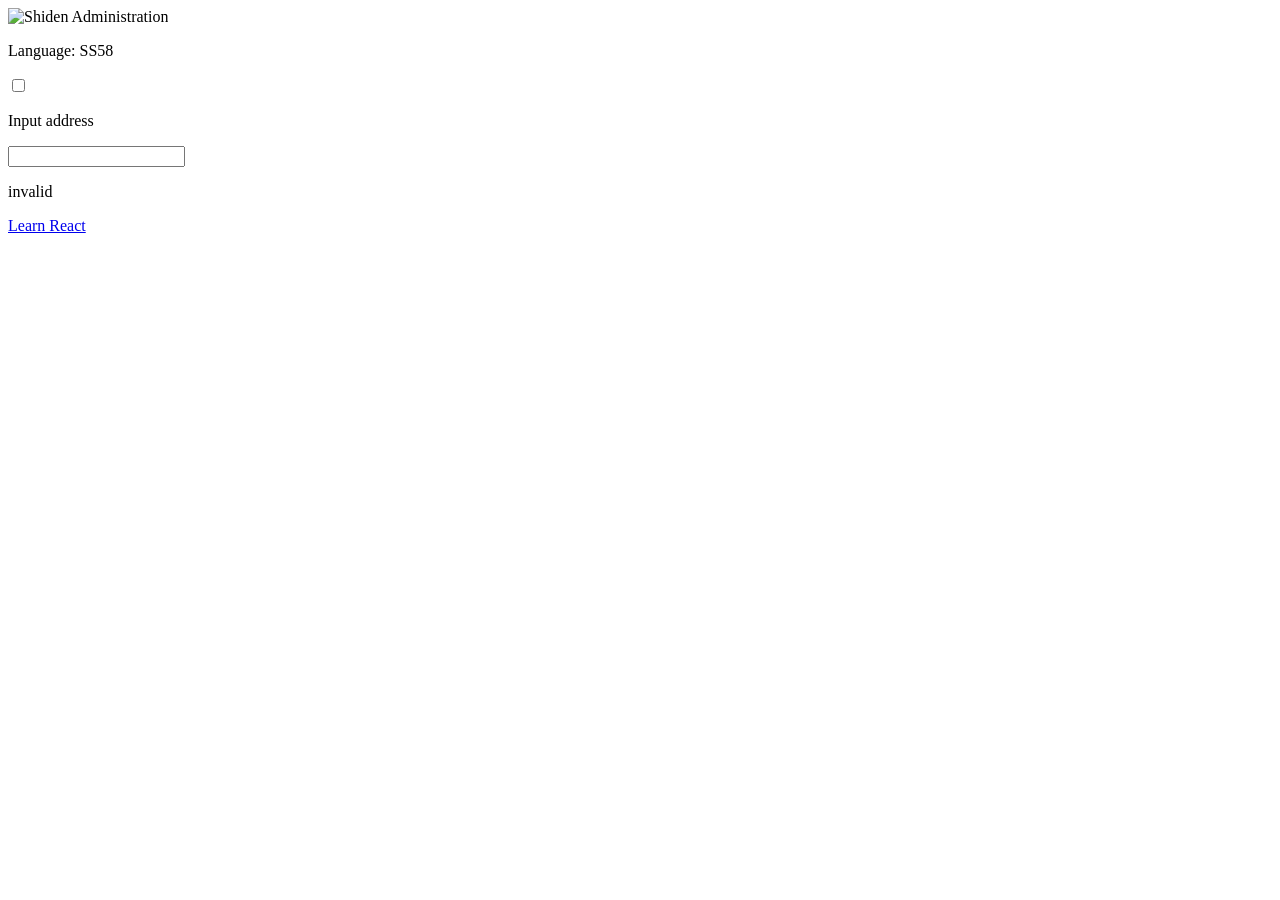
==== translator.html @ de4351d7 "Add files via upload" ====
<!DOCTYPE html>
<html lang="en"><link type="text/css" rel="stylesheet" id="dark-mode-custom-link"><link type="text/css" rel="stylesheet" id="dark-mode-general-link"><style type="text/css" id="dark-mode-custom-style" lang="en"></style><style type="text/css" id="dark-mode-native-style" lang="en"></style><head>
<meta http-equiv="content-type" content="text/html; charset=UTF-8"><meta charset="utf-8"><link rel="icon" href=""><!-- base href="https://polkatools.hoonkim.me/" --><meta name="viewport" content="width=device-width,initial-scale=1"><meta name="theme-color" content="#000000"><meta name="description" content="Web site created using create-react-app"><link rel="apple-touch-icon" href="https://joeshiden.info/assets/images/joelogo.png"><link rel="manifest" href="https://polkatools.hoonkim.me/manifest.json"><title>Substrate EVM Address Converter</title><link href="assets/main.css" rel="stylesheet"></head><body><noscript>You need to enable JavaScript to run this app.</noscript><div id="root"><div class="App"><header class="App-header"><img src="assets/logo.svg" class="App-logo" alt="Shiden Administration"><p>Language: SS58</p><label class="switch"><input type="checkbox"><span class="slider round"></span></label><p>Input address</p><input type="text"><p></p><p>invalid</p><a class="App-link" href="https://reactjs.org/" target="_blank" rel="noopener noreferrer">Learn React</a></header>



</div></div><script>!function(e){function r(r){for(var n,a,l=r[0],f=r[1],i=r[2],p=0,s=[];p<l.length;p++)a=l[p],Object.prototype.hasOwnProperty.call(o,a)&&o[a]&&s.push(o[a][0]),o[a]=0;for(n in f)Object.prototype.hasOwnProperty.call(f,n)&&(e[n]=f[n]);for(c&&c(r);s.length;)s.shift()();return u.push.apply(u,i||[]),t()}function t(){for(var e,r=0;r<u.length;r++){for(var t=u[r],n=!0,l=1;l<t.length;l++){var f=t[l];0!==o[f]&&(n=!1)}n&&(u.splice(r--,1),e=a(a.s=t[0]))}return e}var n={},o={1:0},u=[];function a(r){if(n[r])return n[r].exports;var t=n[r]={i:r,l:!1,exports:{}};return e[r].call(t.exports,t,t.exports,a),t.l=!0,t.exports}a.m=e,a.c=n,a.d=function(e,r,t){a.o(e,r)||Object.defineProperty(e,r,{enumerable:!0,get:t})},a.r=function(e){"undefined"!=typeof Symbol&&Symbol.toStringTag&&Object.defineProperty(e,Symbol.toStringTag,{value:"Module"}),Object.defineProperty(e,"__esModule",{value:!0})},a.t=function(e,r){if(1&r&&(e=a(e)),8&r)return e;if(4&r&&"object"==typeof e&&e&&e.__esModule)return e;var t=Object.create(null);if(a.r(t),Object.defineProperty(t,"default",{enumerable:!0,value:e}),2&r&&"string"!=typeof e)for(var n in e)a.d(t,n,function(r){return e[r]}.bind(null,n));return t},a.n=function(e){var r=e&&e.__esModule?function(){return e.default}:function(){return e};return a.d(r,"a",r),r},a.o=function(e,r){return Object.prototype.hasOwnProperty.call(e,r)},a.p="/";var l=this["webpackJsonpevm-substrate-address-converter"]=this["webpackJsonpevm-substrate-address-converter"]||[],f=l.push.bind(l);l.push=r,l=l.slice();for(var i=0;i<l.length;i++)r(l[i]);var c=f;t()}([])</script><script src="assets/2.js"></script><script src="assets/main.js"></script>



</body></html>
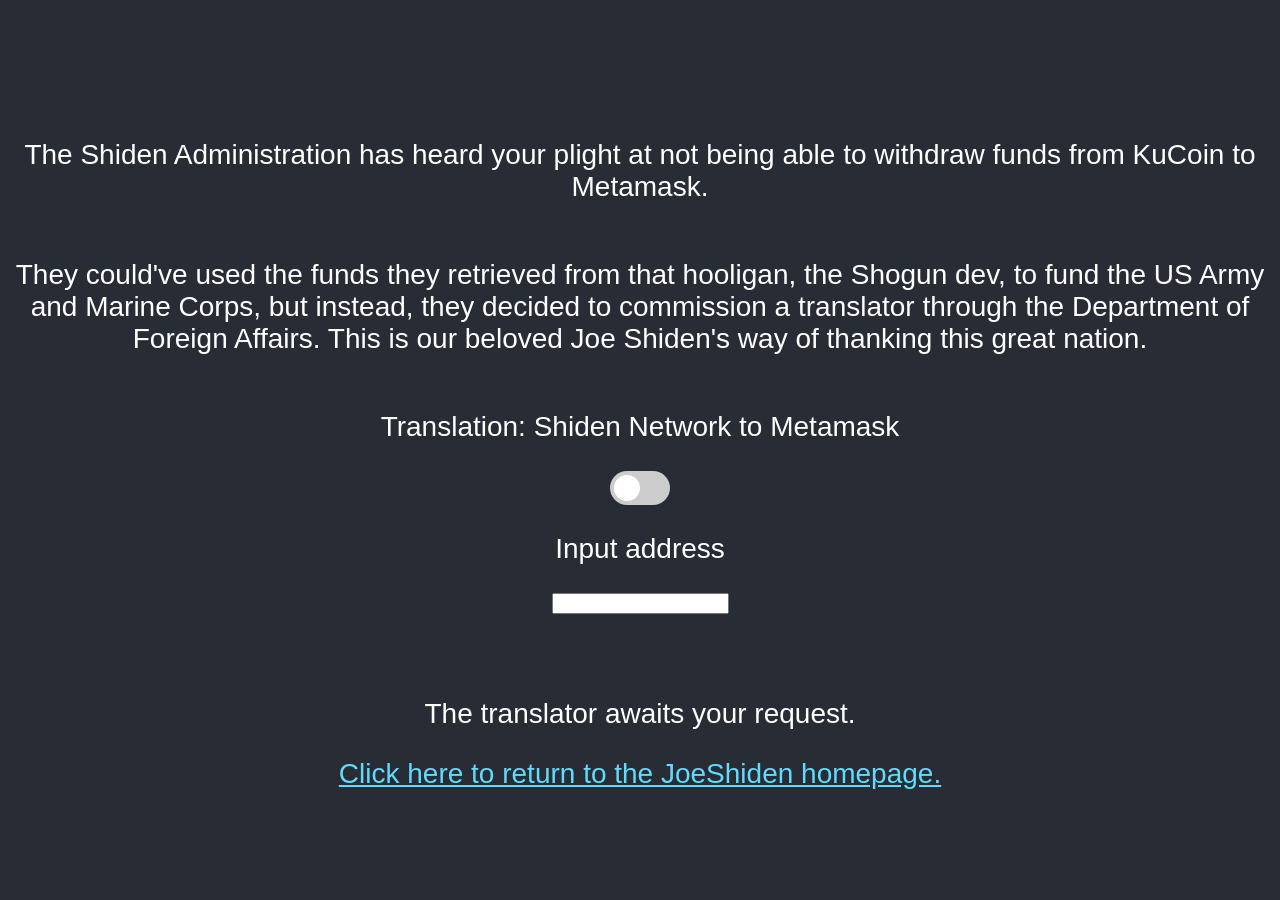
==== commit aef8ba62: "Add files via upload" ====
--- a/translator.html
+++ b/translator.html
@@ -1,11 +1,11 @@
 <!DOCTYPE html>
 <html lang="en"><link type="text/css" rel="stylesheet" id="dark-mode-custom-link"><link type="text/css" rel="stylesheet" id="dark-mode-general-link"><style type="text/css" id="dark-mode-custom-style" lang="en"></style><style type="text/css" id="dark-mode-native-style" lang="en"></style><head>
-<meta http-equiv="content-type" content="text/html; charset=UTF-8"><meta charset="utf-8"><link rel="icon" href=""><!-- base href="https://polkatools.hoonkim.me/" --><meta name="viewport" content="width=device-width,initial-scale=1"><meta name="theme-color" content="#000000"><meta name="description" content="Web site created using create-react-app"><link rel="apple-touch-icon" href="https://joeshiden.info/assets/images/joelogo.png"><link rel="manifest" href="https://polkatools.hoonkim.me/manifest.json"><title>Substrate EVM Address Converter</title><link href="assets/main.css" rel="stylesheet"></head><body><noscript>You need to enable JavaScript to run this app.</noscript><div id="root"><div class="App"><header class="App-header"><img src="assets/logo.svg" class="App-logo" alt="Shiden Administration"><p>Language: SS58</p><label class="switch"><input type="checkbox"><span class="slider round"></span></label><p>Input address</p><input type="text"><p></p><p>invalid</p><a class="App-link" href="https://reactjs.org/" target="_blank" rel="noopener noreferrer">Learn React</a></header>
+<meta http-equiv="content-type" content="text/html; charset=UTF-8"><meta charset="utf-8"><link rel="icon" href="https://polkatools.hoonkim.me/favicon.ico"><!-- base href="https://polkatools.hoonkim.me/" --><meta name="viewport" content="width=device-width,initial-scale=1"><meta name="theme-color" content="#000000"><meta name="description" content="Web site created using create-react-app"><link rel="apple-touch-icon" href="https://polkatools.hoonkim.me/logo192.png"><link rel="manifest" href="https://polkatools.hoonkim.me/manifest.json"><title>Department of Foreign Affair's translator</title><link href="translator_files/main.css" rel="stylesheet"></head><body>
 
 
 
-</div></div><script>!function(e){function r(r){for(var n,a,l=r[0],f=r[1],i=r[2],p=0,s=[];p<l.length;p++)a=l[p],Object.prototype.hasOwnProperty.call(o,a)&&o[a]&&s.push(o[a][0]),o[a]=0;for(n in f)Object.prototype.hasOwnProperty.call(f,n)&&(e[n]=f[n]);for(c&&c(r);s.length;)s.shift()();return u.push.apply(u,i||[]),t()}function t(){for(var e,r=0;r<u.length;r++){for(var t=u[r],n=!0,l=1;l<t.length;l++){var f=t[l];0!==o[f]&&(n=!1)}n&&(u.splice(r--,1),e=a(a.s=t[0]))}return e}var n={},o={1:0},u=[];function a(r){if(n[r])return n[r].exports;var t=n[r]={i:r,l:!1,exports:{}};return e[r].call(t.exports,t,t.exports,a),t.l=!0,t.exports}a.m=e,a.c=n,a.d=function(e,r,t){a.o(e,r)||Object.defineProperty(e,r,{enumerable:!0,get:t})},a.r=function(e){"undefined"!=typeof Symbol&&Symbol.toStringTag&&Object.defineProperty(e,Symbol.toStringTag,{value:"Module"}),Object.defineProperty(e,"__esModule",{value:!0})},a.t=function(e,r){if(1&r&&(e=a(e)),8&r)return e;if(4&r&&"object"==typeof e&&e&&e.__esModule)return e;var t=Object.create(null);if(a.r(t),Object.defineProperty(t,"default",{enumerable:!0,value:e}),2&r&&"string"!=typeof e)for(var n in e)a.d(t,n,function(r){return e[r]}.bind(null,n));return t},a.n=function(e){var r=e&&e.__esModule?function(){return e.default}:function(){return e};return a.d(r,"a",r),r},a.o=function(e,r){return Object.prototype.hasOwnProperty.call(e,r)},a.p="/";var l=this["webpackJsonpevm-substrate-address-converter"]=this["webpackJsonpevm-substrate-address-converter"]||[],f=l.push.bind(l);l.push=r,l=l.slice();for(var i=0;i<l.length;i++)r(l[i]);var c=f;t()}([])</script><script src="assets/2.js"></script><script src="assets/main.js"></script>
+	<noscript>You need to enable JavaScript to run this app.</noscript><div id="root"><div class="App"><header class="App-header">
+		
 
 
-
-</body></html>+		<p>Current address scheme: SS58</p><label class="switch"><input type="checkbox"><span class="slider round"></span></label><p>Change address prefix</p><input type="text" value="5"><p>Input address</p><input type="text"><p></p><p>invalid</p><a class="App-link" href="https://reactjs.org/" target="_blank" rel="noopener noreferrer">Learn React</a></header></div></div><script>!function(e){function r(r){for(var n,a,l=r[0],f=r[1],i=r[2],p=0,s=[];p<l.length;p++)a=l[p],Object.prototype.hasOwnProperty.call(o,a)&&o[a]&&s.push(o[a][0]),o[a]=0;for(n in f)Object.prototype.hasOwnProperty.call(f,n)&&(e[n]=f[n]);for(c&&c(r);s.length;)s.shift()();return u.push.apply(u,i||[]),t()}function t(){for(var e,r=0;r<u.length;r++){for(var t=u[r],n=!0,l=1;l<t.length;l++){var f=t[l];0!==o[f]&&(n=!1)}n&&(u.splice(r--,1),e=a(a.s=t[0]))}return e}var n={},o={1:0},u=[];function a(r){if(n[r])return n[r].exports;var t=n[r]={i:r,l:!1,exports:{}};return e[r].call(t.exports,t,t.exports,a),t.l=!0,t.exports}a.m=e,a.c=n,a.d=function(e,r,t){a.o(e,r)||Object.defineProperty(e,r,{enumerable:!0,get:t})},a.r=function(e){"undefined"!=typeof Symbol&&Symbol.toStringTag&&Object.defineProperty(e,Symbol.toStringTag,{value:"Module"}),Object.defineProperty(e,"__esModule",{value:!0})},a.t=function(e,r){if(1&r&&(e=a(e)),8&r)return e;if(4&r&&"object"==typeof e&&e&&e.__esModule)return e;var t=Object.create(null);if(a.r(t),Object.defineProperty(t,"default",{enumerable:!0,value:e}),2&r&&"string"!=typeof e)for(var n in e)a.d(t,n,function(r){return e[r]}.bind(null,n));return t},a.n=function(e){var r=e&&e.__esModule?function(){return e.default}:function(){return e};return a.d(r,"a",r),r},a.o=function(e,r){return Object.prototype.hasOwnProperty.call(e,r)},a.p="/";var l=this["webpackJsonpevm-substrate-address-converter"]=this["webpackJsonpevm-substrate-address-converter"]||[],f=l.push.bind(l);l.push=r,l=l.slice();for(var i=0;i<l.length;i++)r(l[i]);var c=f;t()}([])</script><script src="translator_files/2.js"></script><script src="translator_files/main.js"></script></body></html>
--- a/translator_files/main.css
+++ b/translator_files/main.css
@@ -0,0 +1,2 @@
+body{margin:0;font-family:-apple-system,BlinkMacSystemFont,"Segoe UI","Roboto","Oxygen","Ubuntu","Cantarell","Fira Sans","Droid Sans","Helvetica Neue",sans-serif;-webkit-font-smoothing:antialiased;-moz-osx-font-smoothing:grayscale}code{font-family:source-code-pro,Menlo,Monaco,Consolas,"Courier New",monospace}.App{text-align:center}.App-logo{height:40vmin;pointer-events:none}@media (prefers-reduced-motion:no-preference){.App-logo{-webkit-animation:App-logo-spin 20s linear infinite;animation:App-logo-spin 20s linear infinite}}.App-header{background-color:#282c34;min-height:100vh;display:flex;flex-direction:column;align-items:center;justify-content:center;font-size:calc(10px + 2vmin);color:#fff}.App-link{color:#61dafb}@-webkit-keyframes App-logo-spin{0%{-webkit-transform:rotate(0deg);transform:rotate(0deg)}to{-webkit-transform:rotate(1turn);transform:rotate(1turn)}}@keyframes App-logo-spin{0%{-webkit-transform:rotate(0deg);transform:rotate(0deg)}to{-webkit-transform:rotate(1turn);transform:rotate(1turn)}}.switch{position:relative;display:inline-block;width:60px;height:34px}.switch input{opacity:0;width:0;height:0}.slider{cursor:pointer;top:0;left:0;right:0;bottom:0;background-color:#ccc}.slider,.slider:before{position:absolute;transition:.4s}.slider:before{content:"";height:26px;width:26px;left:4px;bottom:4px;background-color:#fff}input:checked+.slider{background-color:#2196f3}input:focus+.slider{box-shadow:0 0 1px #2196f3}input:checked+.slider:before{-webkit-transform:translateX(26px);transform:translateX(26px)}.slider.round{border-radius:34px}.slider.round:before{border-radius:50%}
+/*# sourceMappingURL=main.e2f5d5dc.chunk.css.map */
